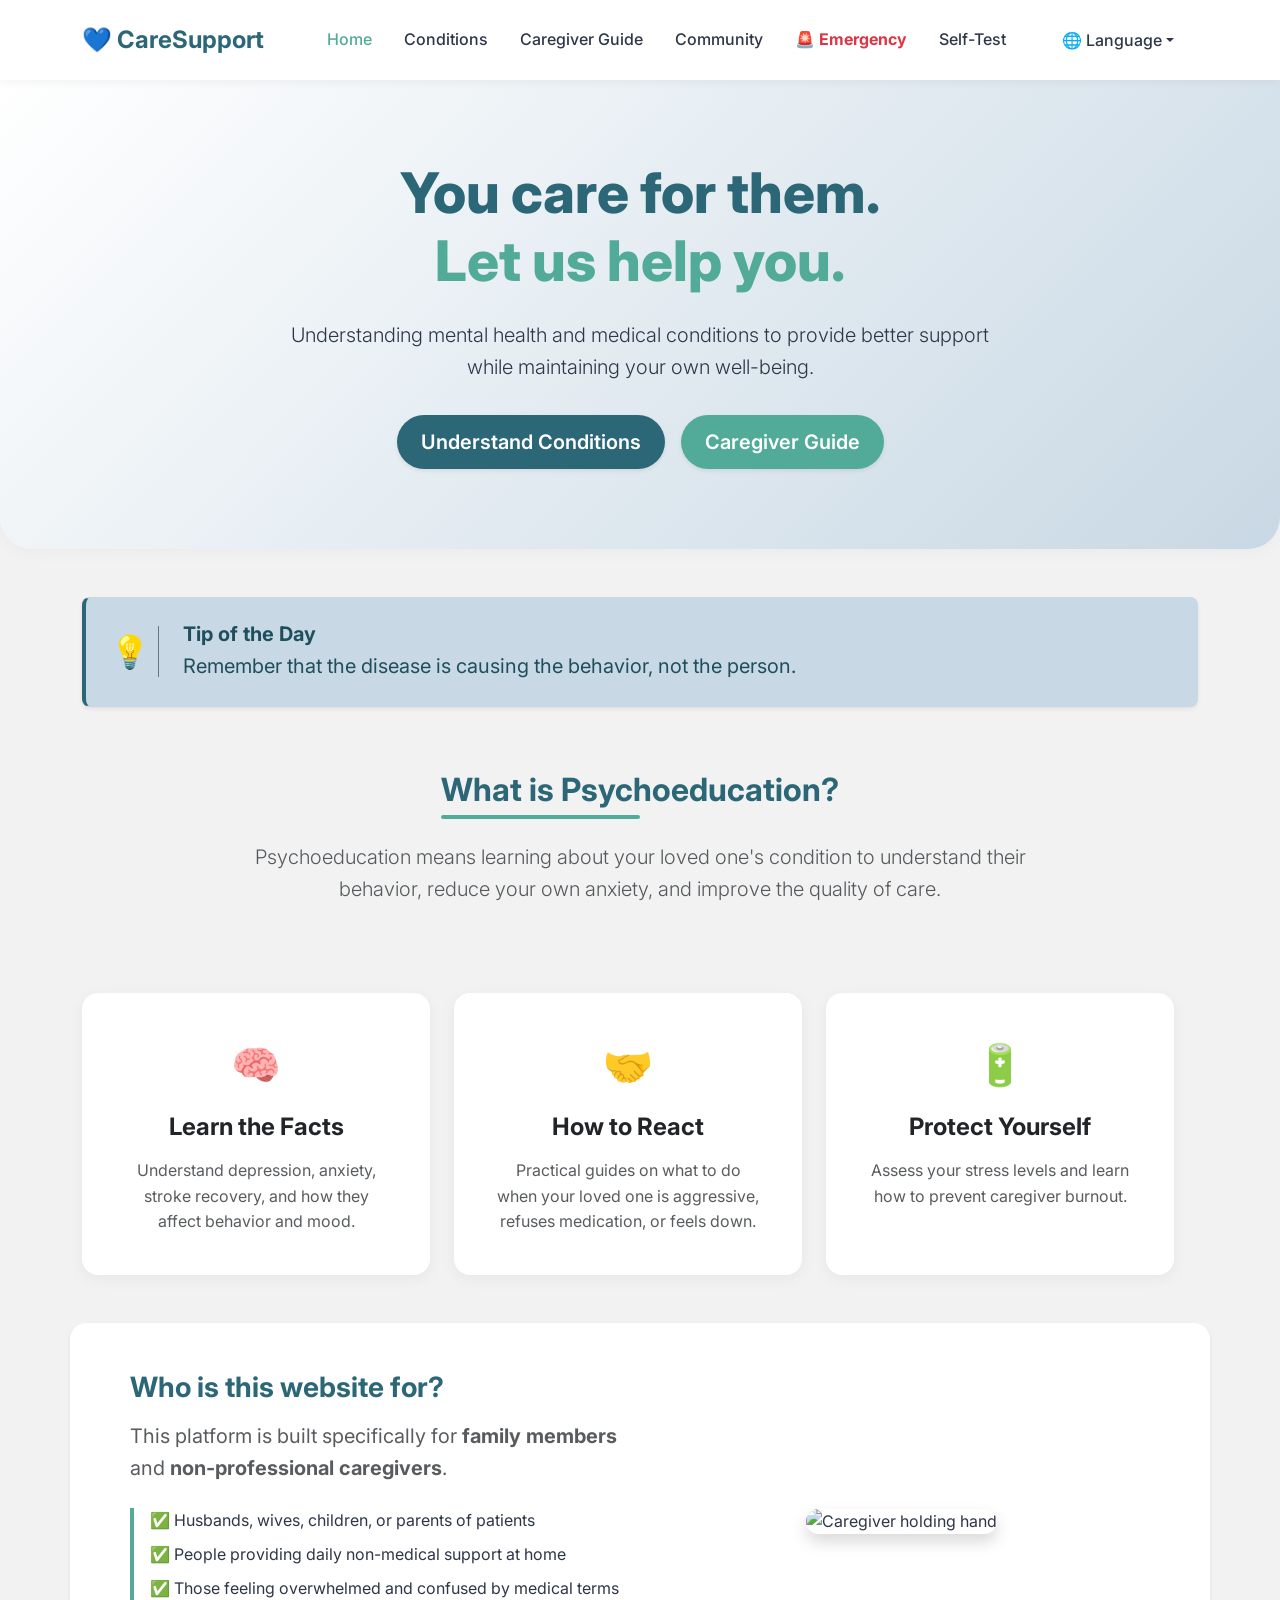
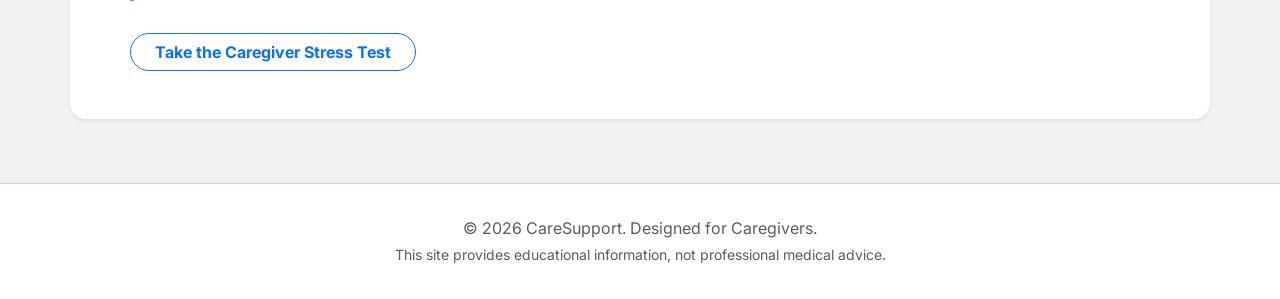
==== index.html @ 07b95d42 "Add files via upload" ====
<!DOCTYPE html>
<html lang="en">
<head>
  <meta charset="UTF-8">
  <meta name="viewport" content="width=device-width, initial-scale=1.0">
  <title>CareSupport - Psychoeducation for Caregivers</title>
  <!-- Bootstrap CSS -->
  <link href="https://cdn.jsdelivr.net/npm/bootstrap@5.3.0/dist/css/bootstrap.min.css" rel="stylesheet">
  <!-- Google Fonts -->
  <link href="https://fonts.googleapis.com/css2?family=Inter:wght@300;400;500;600;700;800&display=swap" rel="stylesheet">
  <!-- Custom CSS -->
  <link rel="stylesheet" href="style.css">
</head>
<body>

  <!-- Navbar -->
  <nav class="navbar navbar-expand-lg sticky-top">
    <div class="container">
      <a class="navbar-brand" href="index.html">
        <span class="fs-4">💙 CareSupport</span>
      </a>
      <button class="navbar-toggler" type="button" data-bs-toggle="collapse" data-bs-target="#navbarNav">
        <span class="navbar-toggler-icon"></span>
      </button>

      <div class="collapse navbar-collapse justify-content-end" id="navbarNav">
        <ul class="navbar-nav align-items-center">
          <li class="nav-item"><a class="nav-link active" href="index.html" data-i18n="nav_home">Home</a></li>
          <li class="nav-item"><a class="nav-link" href="conditions.html" data-i18n="nav_conditions">Conditions</a></li>
          <li class="nav-item"><a class="nav-link" href="guide.html" data-i18n="nav_guide">Caregiver Guide</a></li>
          <li class="nav-item"><a class="nav-link" href="community.html" data-i18n="nav_community">Community</a></li>
          <li class="nav-item"><a class="nav-link text-danger fw-bold" href="emergency.html" data-i18n="nav_emergency">🚨 Emergency</a></li>
          <li class="nav-item"><a class="nav-link" href="self-test.html" data-i18n="nav_test">Self-Test</a></li>
          <li class="nav-item dropdown ms-lg-3 mt-2 mt-lg-0">
            <a class="nav-link dropdown-toggle btn btn-outline-secondary btn-sm px-3" href="#" role="button" data-bs-toggle="dropdown" data-i18n="nav_language">
              🌐 Language
            </a>
            <ul class="dropdown-menu dropdown-menu-end shadow-sm border-0">
              <li><a class="dropdown-item lang-switch" href="#" data-lang="en">English</a></li>
              <li><a class="dropdown-item lang-switch" href="#" data-lang="fr">Français</a></li>
              <li><a class="dropdown-item lang-switch" href="#" data-lang="ar">العربية</a></li>
            </ul>
          </li>
        </ul>
      </div>
    </div>
  </nav>

  <!-- Hero Section -->
  <header class="hero-section text-center">
    <div class="container">
      <div class="row justify-content-center">
        <div class="col-lg-8">
          <h1 class="hero-title display-4" data-i18n="hero_title">You care for them. <br><span style="color: var(--secondary-color)">Let us help you.</span></h1>
          <p class="hero-subtitle lead" data-i18n="hero_subtitle">Understanding mental health and medical conditions to provide better support while maintaining your own well-being.</p>
          <div class="d-flex justify-content-center gap-3 mt-4 flex-wrap">
            <a href="conditions.html" class="btn btn-primary-custom btn-lg shadow-sm" data-i18n="btn_understand">Understand Conditions</a>
            <a href="guide.html" class="btn btn-secondary-custom btn-lg shadow-sm" data-i18n="btn_guide">Caregiver Guide</a>
          </div>
        </div>
      </div>
    </div>
  </header>

  <!-- Main Content -->
  <main class="container mb-5">
    
    <!-- Tip of the Day Alert -->
    <div class="row mb-5">
      <div class="col-12">
        <div class="alert alert-tip shadow-sm d-flex align-items-center p-4" role="alert">
          <div class="fs-2 me-4 pe-2 border-end border-secondary">💡</div>
          <div>
            <h5 class="alert-heading fw-bold mb-1" data-i18n="tip_title">Tip of the Day</h5>
            <p class="mb-0 fs-5" id="daily-tip">Loading your daily tip...</p>
          </div>
        </div>
      </div>
    </div>

    <!-- Features Overview -->
    <div class="row mb-5 text-center">
      <div class="col-12 mb-4">
        <h2 class="section-title" data-i18n="what_is_title">What is Psychoeducation?</h2>
        <p class="lead w-75 mx-auto text-muted" data-i18n="what_is_desc">Psychoeducation means learning about your loved one's condition to understand their behavior, reduce your own anxiety, and improve the quality of care.</p>
      </div>

      <div class="row g-4 justify-content-center">
        <!-- Feature 1 -->
        <div class="col-md-4">
          <div class="card custom-card p-4">
            <div class="card-body">
              <div class="card-icon">🧠</div>
              <h4 class="card-title fw-bold text-primary-custom mb-3" data-i18n="feat1_title">Learn the Facts</h4>
              <p class="card-text text-muted" data-i18n="feat1_desc">Understand depression, anxiety, stroke recovery, and how they affect behavior and mood.</p>
            </div>
          </div>
        </div>

        <!-- Feature 2 -->
        <div class="col-md-4">
          <div class="card custom-card p-4">
            <div class="card-body">
              <div class="card-icon">🤝</div>
              <h4 class="card-title fw-bold text-primary-custom mb-3" data-i18n="feat2_title">How to React</h4>
              <p class="card-text text-muted" data-i18n="feat2_desc">Practical guides on what to do when your loved one is aggressive, refuses medication, or feels down.</p>
            </div>
          </div>
        </div>

        <!-- Feature 3 -->
        <div class="col-md-4">
          <div class="card custom-card p-4">
            <div class="card-body">
              <div class="card-icon">🔋</div>
              <h4 class="card-title fw-bold text-primary-custom mb-3" data-i18n="feat3_title">Protect Yourself</h4>
              <p class="card-text text-muted" data-i18n="feat3_desc">Assess your stress levels and learn how to prevent caregiver burnout.</p>
            </div>
          </div>
        </div>
      </div>
    </div>

    <!-- Who is this for -->
    <div class="row bg-white rounded-4 shadow-sm p-5 my-5 align-items-center">
      <div class="col-lg-6 mb-4 mb-lg-0">
        <h3 class="fw-bold" style="color: var(--primary-color)" data-i18n="who_title">Who is this website for?</h3>
        <p class="text-muted mt-3 fs-5" data-i18n="who_desc">This platform is built specifically for <strong>family members</strong> and <strong>non-professional caregivers</strong>.</p>
        <ul class="list-unstyled mt-4 border-start border-4 border-primary ps-3" style="border-color: var(--secondary-color) !important;">
          <li class="mb-2" data-i18n="who_li1">✅ Husbands, wives, children, or parents of patients</li>
          <li class="mb-2" data-i18n="who_li2">✅ People providing daily non-medical support at home</li>
          <li class="mb-2" data-i18n="who_li3">✅ Those feeling overwhelmed and confused by medical terms</li>
        </ul>
        <a href="self-test.html" class="btn btn-outline-primary rounded-pill mt-3 px-4 fw-bold" data-i18n="btn_test">Take the Caregiver Stress Test</a>
      </div>
      <div class="col-lg-6 text-center">
         <img src="https://images.unsplash.com/photo-1576765608535-5f04d1e3f289?auto=format&fit=crop&q=80&w=800" alt="Caregiver holding hand" class="img-fluid rounded-4 shadow" style="max-height: 350px; object-fit: cover;">
      </div>
    </div>

  </main>

  <!-- Footer -->
  <footer class="text-center">
    <div class="container">
      <p class="text-muted mb-0" data-i18n="footer">© 2026 CareSupport. Designed for Caregivers. <br><small>This site provides educational information, not professional medical advice.</small></p>
    </div>
  </footer>

  <!-- Bootstrap JS -->
  <script src="https://cdn.jsdelivr.net/npm/bootstrap@5.3.0/dist/js/bootstrap.bundle.min.js"></script>
  <!-- Custom JS -->
  <script src="translations.js"></script>
  <script src="script.js"></script>
</body>
</html>
---- style.css ----
:root {
  --primary-color: #2b6777; /* Deep calm blue-green */
  --secondary-color: #52ab98; /* Soft green */
  --accent-color: #c8d8e4; /* Soft blue */
  --bg-color: #f2f2f2; /* Off-white comfortable background */
  --text-color: #2d3748; /* Dark grey for readability */
  --white: #ffffff;
  --danger: #e53e3e; /* Softer red for emergency */
}

body {
  font-family: 'Inter', 'Roboto', sans-serif;
  background-color: var(--bg-color);
  color: var(--text-color);
  line-height: 1.6;
}

/* Navbar */
.navbar {
  background-color: var(--white);
  box-shadow: 0 2px 10px rgba(0,0,0,0.05);
  padding: 1rem 2rem;
}

.navbar-brand {
  color: var(--primary-color) !important;
  font-weight: 700;
  font-size: 1.5rem;
}

.nav-link {
  color: var(--text-color);
  font-weight: 500;
  margin: 0 0.5rem;
  transition: color 0.3s ease;
}

.nav-link:hover, .nav-link.active {
  color: var(--secondary-color) !important;
}

/* Hero Section */
.hero-section {
  background: linear-gradient(135deg, var(--white) 0%, var(--accent-color) 100%);
  padding: 5rem 0;
  border-radius: 0 0 2rem 2rem;
  margin-bottom: 3rem;
  box-shadow: 0 4px 15px rgba(0,0,0,0.03);
}

.hero-title {
  color: var(--primary-color);
  font-weight: 800;
  margin-bottom: 1.5rem;
}

.hero-subtitle {
  color: var(--text-color);
  font-size: 1.25rem;
  margin-bottom: 2rem;
}

/* Cards */
.custom-card {
  background: var(--white);
  border: none;
  border-radius: 1rem;
  box-shadow: 0 4px 15px rgba(0,0,0,0.05);
  transition: transform 0.3s ease, box-shadow 0.3s ease;
  height: 100%;
}

.custom-card:hover {
  transform: translateY(-5px);
  box-shadow: 0 8px 25px rgba(0,0,0,0.1);
}

.card-icon {
  font-size: 2.5rem;
  color: var(--secondary-color);
  margin-bottom: 1rem;
}

/* Buttons */
.btn-primary-custom {
  background-color: var(--primary-color);
  color: var(--white);
  border: none;
  border-radius: 2rem;
  padding: 0.75rem 1.5rem;
  font-weight: 600;
  transition: background-color 0.3s ease, transform 0.2s ease;
}

.btn-primary-custom:hover {
  background-color: #1f4f5c;
  color: var(--white);
  transform: translateY(-2px);
}

.btn-secondary-custom {
  background-color: var(--secondary-color);
  color: var(--white);
  border: none;
  border-radius: 2rem;
  padding: 0.75rem 1.5rem;
  font-weight: 600;
  transition: background-color 0.3s ease, transform 0.2s ease;
}

.btn-secondary-custom:hover {
  background-color: #3e8a79;
  color: var(--white);
  transform: translateY(-2px);
}

/* Alerts & Notices */
.alert-tip {
  background-color: var(--accent-color);
  border-left: 4px solid var(--primary-color);
  border-radius: 0.5rem;
  color: #1f4f5c;
}

/* Emergency Alerts */
.alert-emergency {
  background-color: #fff5f5;
  border-left: 4px solid var(--danger);
  border-radius: 0.5rem;
  color: var(--danger);
}

/* Sections */
.section-title {
  color: var(--primary-color);
  font-weight: 700;
  margin-bottom: 2rem;
  position: relative;
  display: inline-block;
}

.section-title::after {
  content: '';
  position: absolute;
  width: 50%;
  height: 4px;
  background-color: var(--secondary-color);
  bottom: -10px;
  left: 0;
  border-radius: 2px;
}

/* Interactive elements */
.interactive-box {
  cursor: pointer;
  background: #fff;
  border: 2px solid var(--accent-color);
  border-radius: 1rem;
  padding: 1.5rem;
  transition: all 0.3s ease;
}

.interactive-box:hover {
  border-color: var(--secondary-color);
  background-color: #f8fdfa;
}

.hidden-advice {
  display: none;
  margin-top: 1rem;
  padding-top: 1rem;
  border-top: 1px dashed var(--accent-color);
  color: var(--primary-color);
  font-weight: 500;
}

/* Footer */
footer {
  background-color: var(--white);
  padding: 2rem 0;
  margin-top: 4rem;
  border-top: 1px solid var(--accent-color);
}

/* --- Facebook Style Reactions --- */
.reaction-container { position: relative; display: inline-block; margin-right: 15px; }
.reaction-bar {
  display: flex;
  position: absolute;
  bottom: 100%;
  left: 0;
  background: white;
  border-radius: 30px;
  box-shadow: 0 4px 12px rgba(0,0,0,0.15);
  padding: 5px 10px;
  white-space: nowrap;
  z-index: 10;
  margin-bottom: 5px;
  opacity: 0;
  visibility: hidden;
  transition: all 0.2s ease;
  transform: translateY(10px);
}
.reaction-container:hover .reaction-bar { 
  opacity: 1; 
  visibility: visible; 
  transform: translateY(0);
}
.reaction-btn { 
  cursor: pointer; 
  font-size: 1.5rem; 
  transition: transform 0.2s; 
  user-select: none; 
  margin: 0 3px;
}
.reaction-btn:hover { transform: scale(1.3) translateY(-5px); }
.reaction-summary { 
  cursor: pointer; 
  color: #6c757d; 
  font-size: 0.95rem; 
  display: inline-flex; 
  align-items: center; 
  gap: 5px; 
  padding: 5px 10px;
  border-radius: 20px;
  transition: background 0.2s;
}
.reaction-summary:hover { background-color: rgba(0,0,0,0.05); }
.view-full-post { cursor: pointer; transition: opacity 0.2s; }
.view-full-post:hover { opacity: 0.8; }
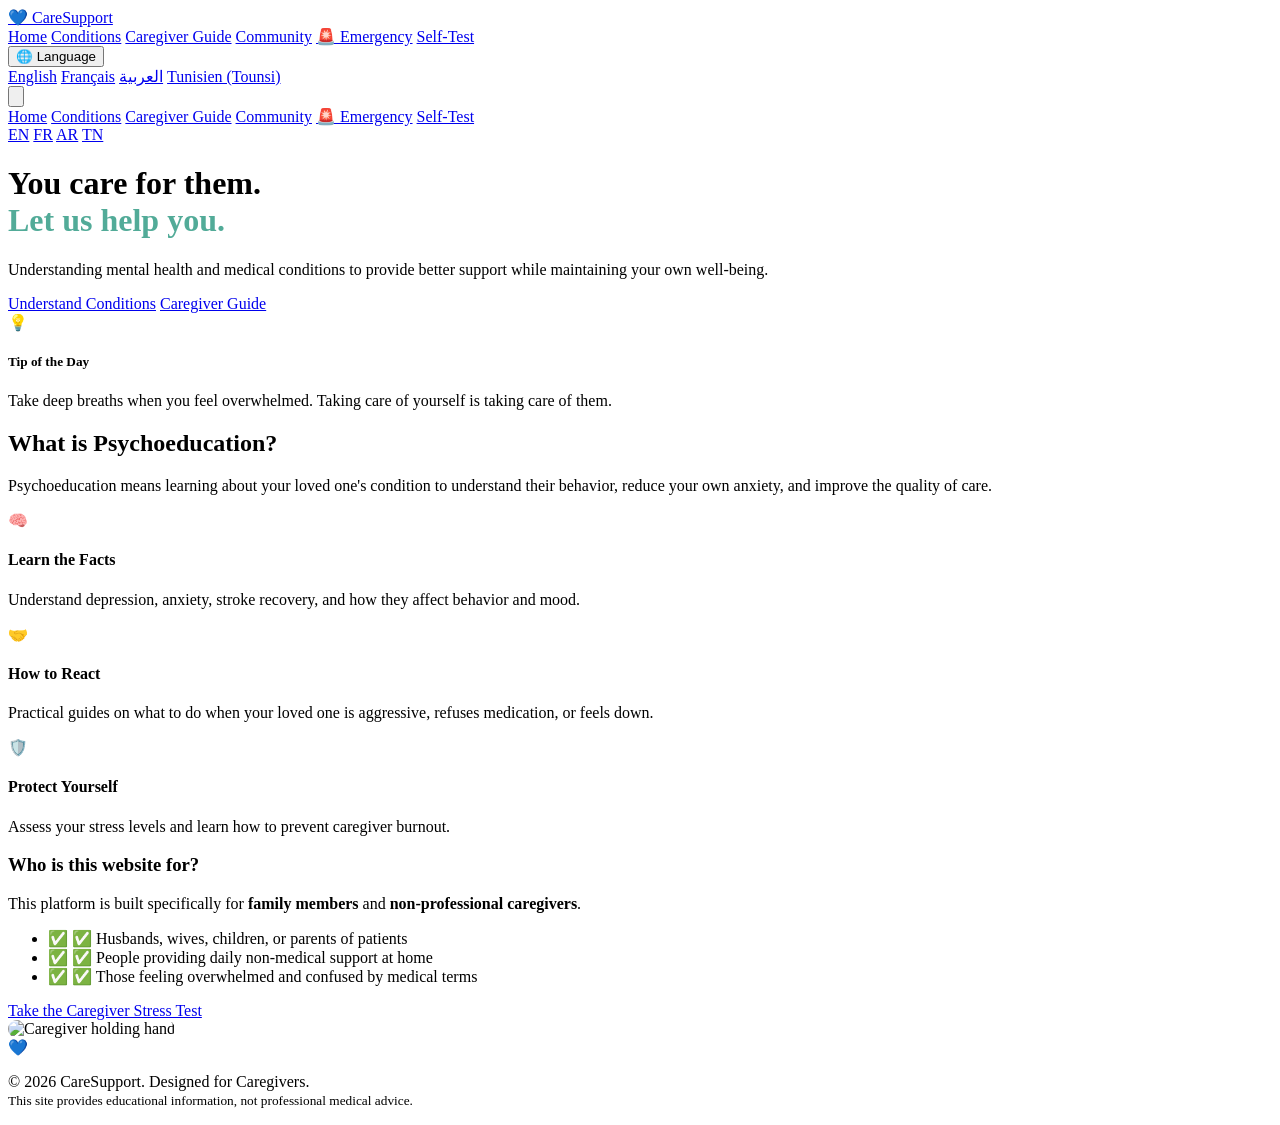
==== commit e1656f92: "overall enhancements" ====
--- a/index.html
+++ b/index.html
@@ -1,156 +1,169 @@
-<!DOCTYPE html>
-<html lang="en">
-<head>
-  <meta charset="UTF-8">
-  <meta name="viewport" content="width=device-width, initial-scale=1.0">
-  <title>CareSupport - Psychoeducation for Caregivers</title>
-  <!-- Bootstrap CSS -->
-  <link href="https://cdn.jsdelivr.net/npm/bootstrap@5.3.0/dist/css/bootstrap.min.css" rel="stylesheet">
-  <!-- Google Fonts -->
-  <link href="https://fonts.googleapis.com/css2?family=Inter:wght@300;400;500;600;700;800&display=swap" rel="stylesheet">
-  <!-- Custom CSS -->
-  <link rel="stylesheet" href="style.css">
-</head>
-<body>
-
-  <!-- Navbar -->
-  <nav class="navbar navbar-expand-lg sticky-top">
-    <div class="container">
-      <a class="navbar-brand" href="index.html">
-        <span class="fs-4">💙 CareSupport</span>
-      </a>
-      <button class="navbar-toggler" type="button" data-bs-toggle="collapse" data-bs-target="#navbarNav">
-        <span class="navbar-toggler-icon"></span>
-      </button>
-
-      <div class="collapse navbar-collapse justify-content-end" id="navbarNav">
-        <ul class="navbar-nav align-items-center">
-          <li class="nav-item"><a class="nav-link active" href="index.html" data-i18n="nav_home">Home</a></li>
-          <li class="nav-item"><a class="nav-link" href="conditions.html" data-i18n="nav_conditions">Conditions</a></li>
-          <li class="nav-item"><a class="nav-link" href="guide.html" data-i18n="nav_guide">Caregiver Guide</a></li>
-          <li class="nav-item"><a class="nav-link" href="community.html" data-i18n="nav_community">Community</a></li>
-          <li class="nav-item"><a class="nav-link text-danger fw-bold" href="emergency.html" data-i18n="nav_emergency">🚨 Emergency</a></li>
-          <li class="nav-item"><a class="nav-link" href="self-test.html" data-i18n="nav_test">Self-Test</a></li>
-          <li class="nav-item dropdown ms-lg-3 mt-2 mt-lg-0">
-            <a class="nav-link dropdown-toggle btn btn-outline-secondary btn-sm px-3" href="#" role="button" data-bs-toggle="dropdown" data-i18n="nav_language">
-              🌐 Language
-            </a>
-            <ul class="dropdown-menu dropdown-menu-end shadow-sm border-0">
-              <li><a class="dropdown-item lang-switch" href="#" data-lang="en">English</a></li>
-              <li><a class="dropdown-item lang-switch" href="#" data-lang="fr">Français</a></li>
-              <li><a class="dropdown-item lang-switch" href="#" data-lang="ar">العربية</a></li>
-            </ul>
-          </li>
-        </ul>
-      </div>
-    </div>
-  </nav>
-
-  <!-- Hero Section -->
-  <header class="hero-section text-center">
-    <div class="container">
-      <div class="row justify-content-center">
-        <div class="col-lg-8">
-          <h1 class="hero-title display-4" data-i18n="hero_title">You care for them. <br><span style="color: var(--secondary-color)">Let us help you.</span></h1>
-          <p class="hero-subtitle lead" data-i18n="hero_subtitle">Understanding mental health and medical conditions to provide better support while maintaining your own well-being.</p>
-          <div class="d-flex justify-content-center gap-3 mt-4 flex-wrap">
-            <a href="conditions.html" class="btn btn-primary-custom btn-lg shadow-sm" data-i18n="btn_understand">Understand Conditions</a>
-            <a href="guide.html" class="btn btn-secondary-custom btn-lg shadow-sm" data-i18n="btn_guide">Caregiver Guide</a>
-          </div>
-        </div>
-      </div>
-    </div>
-  </header>
-
-  <!-- Main Content -->
-  <main class="container mb-5">
-    
-    <!-- Tip of the Day Alert -->
-    <div class="row mb-5">
-      <div class="col-12">
-        <div class="alert alert-tip shadow-sm d-flex align-items-center p-4" role="alert">
-          <div class="fs-2 me-4 pe-2 border-end border-secondary">💡</div>
-          <div>
-            <h5 class="alert-heading fw-bold mb-1" data-i18n="tip_title">Tip of the Day</h5>
-            <p class="mb-0 fs-5" id="daily-tip">Loading your daily tip...</p>
-          </div>
-        </div>
-      </div>
-    </div>
-
-    <!-- Features Overview -->
-    <div class="row mb-5 text-center">
-      <div class="col-12 mb-4">
-        <h2 class="section-title" data-i18n="what_is_title">What is Psychoeducation?</h2>
-        <p class="lead w-75 mx-auto text-muted" data-i18n="what_is_desc">Psychoeducation means learning about your loved one's condition to understand their behavior, reduce your own anxiety, and improve the quality of care.</p>
-      </div>
-
-      <div class="row g-4 justify-content-center">
-        <!-- Feature 1 -->
-        <div class="col-md-4">
-          <div class="card custom-card p-4">
-            <div class="card-body">
-              <div class="card-icon">🧠</div>
-              <h4 class="card-title fw-bold text-primary-custom mb-3" data-i18n="feat1_title">Learn the Facts</h4>
-              <p class="card-text text-muted" data-i18n="feat1_desc">Understand depression, anxiety, stroke recovery, and how they affect behavior and mood.</p>
-            </div>
-          </div>
-        </div>
-
-        <!-- Feature 2 -->
-        <div class="col-md-4">
-          <div class="card custom-card p-4">
-            <div class="card-body">
-              <div class="card-icon">🤝</div>
-              <h4 class="card-title fw-bold text-primary-custom mb-3" data-i18n="feat2_title">How to React</h4>
-              <p class="card-text text-muted" data-i18n="feat2_desc">Practical guides on what to do when your loved one is aggressive, refuses medication, or feels down.</p>
-            </div>
-          </div>
-        </div>
-
-        <!-- Feature 3 -->
-        <div class="col-md-4">
-          <div class="card custom-card p-4">
-            <div class="card-body">
-              <div class="card-icon">🔋</div>
-              <h4 class="card-title fw-bold text-primary-custom mb-3" data-i18n="feat3_title">Protect Yourself</h4>
-              <p class="card-text text-muted" data-i18n="feat3_desc">Assess your stress levels and learn how to prevent caregiver burnout.</p>
-            </div>
-          </div>
-        </div>
-      </div>
-    </div>
-
-    <!-- Who is this for -->
-    <div class="row bg-white rounded-4 shadow-sm p-5 my-5 align-items-center">
-      <div class="col-lg-6 mb-4 mb-lg-0">
-        <h3 class="fw-bold" style="color: var(--primary-color)" data-i18n="who_title">Who is this website for?</h3>
-        <p class="text-muted mt-3 fs-5" data-i18n="who_desc">This platform is built specifically for <strong>family members</strong> and <strong>non-professional caregivers</strong>.</p>
-        <ul class="list-unstyled mt-4 border-start border-4 border-primary ps-3" style="border-color: var(--secondary-color) !important;">
-          <li class="mb-2" data-i18n="who_li1">✅ Husbands, wives, children, or parents of patients</li>
-          <li class="mb-2" data-i18n="who_li2">✅ People providing daily non-medical support at home</li>
-          <li class="mb-2" data-i18n="who_li3">✅ Those feeling overwhelmed and confused by medical terms</li>
-        </ul>
-        <a href="self-test.html" class="btn btn-outline-primary rounded-pill mt-3 px-4 fw-bold" data-i18n="btn_test">Take the Caregiver Stress Test</a>
-      </div>
-      <div class="col-lg-6 text-center">
-         <img src="https://images.unsplash.com/photo-1576765608535-5f04d1e3f289?auto=format&fit=crop&q=80&w=800" alt="Caregiver holding hand" class="img-fluid rounded-4 shadow" style="max-height: 350px; object-fit: cover;">
-      </div>
-    </div>
-
-  </main>
-
-  <!-- Footer -->
-  <footer class="text-center">
-    <div class="container">
-      <p class="text-muted mb-0" data-i18n="footer">© 2026 CareSupport. Designed for Caregivers. <br><small>This site provides educational information, not professional medical advice.</small></p>
-    </div>
-  </footer>
-
-  <!-- Bootstrap JS -->
-  <script src="https://cdn.jsdelivr.net/npm/bootstrap@5.3.0/dist/js/bootstrap.bundle.min.js"></script>
-  <!-- Custom JS -->
-  <script src="translations.js"></script>
-  <script src="script.js"></script>
-</body>
-</html>
+<!DOCTYPE html>
+<html lang="en">
+
+<head>
+  <meta charset="UTF-8">
+  <meta name="viewport" content="width=device-width, initial-scale=1.0">
+  <title>CareSupport - Psychoeducation for Caregivers</title>
+  <!-- Google Fonts -->
+  <link href="https://fonts.googleapis.com/css2?family=Inter:wght@300;400;500;600;700;800&display=swap"
+    rel="stylesheet">
+  <!-- Tailwind CSS Play CDN -->
+  <script src="https://cdn.tailwindcss.com"></script>
+  <script>
+    tailwind.config = {
+      theme: {
+        extend: {
+          colors: {
+            primary: '#2b6777',
+            secondary: '#52ab98',
+            accent: '#c8d8e4',
+            danger: '#e53e3e',
+            bg: '#f2f2f2',
+            text: '#2d3748',
+          },
+          borderRadius: {
+            '4xl': '2rem',
+            '5xl': '3rem',
+          }
+        }
+      }
+    }
+  </script>
+  <!-- Custom CSS -->
+  <link rel="stylesheet" href="style.css">
+</head>
+
+<body class="bg-bg text-text font-['Inter'] antialiased">
+
+  <!-- Navbar Placeholder -->
+  <div id="navbar-placeholder"></div>
+
+  <!-- Hero Section -->
+  <header class="bg-gradient-to-br from-white to-accent py-20 md:py-32 rounded-b-5xl mb-12 shadow-sm text-center">
+    <div class="container mx-auto px-4">
+      <div class="max-w-4xl mx-auto">
+        <h1 class="text-4xl md:text-6xl font-extrabold text-primary leading-tight mb-6" data-i18n="hero_title">
+          You care for them. <br><span class="text-secondary">Let us help you.</span>
+        </h1>
+        <p class="text-xl text-gray-600 mb-10 max-w-2xl mx-auto leading-relaxed" data-i18n="hero_subtitle">
+          Understanding mental health and medical conditions to provide better support while maintaining your own well-being.
+        </p>
+        <div class="flex flex-wrap justify-center gap-4">
+          <a href="conditions.html" class="bg-primary text-white font-bold py-4 px-10 rounded-2xl shadow-xl shadow-primary/20 hover:bg-secondary hover:-translate-y-1 transition-all" data-i18n="btn_understand">
+            Understand Conditions
+          </a>
+          <a href="guide.html" class="bg-secondary text-white font-bold py-4 px-10 rounded-2xl shadow-xl shadow-secondary/20 hover:bg-primary hover:-translate-y-1 transition-all" data-i18n="btn_guide">
+            Caregiver Guide
+          </a>
+        </div>
+      </div>
+    </div>
+  </header>
+
+  <!-- Main Content -->
+  <main class="container mx-auto px-4 mb-24">
+
+    <!-- Tip of the Day -->
+    <div class="max-w-5xl mx-auto mb-16">
+      <div class="bg-white border-l-8 border-secondary rounded-3xl p-6 md:p-10 flex items-center shadow-xl shadow-gray-200/50">
+        <div class="text-5xl mr-8 hidden md:block">💡</div>
+        <div>
+          <h5 class="text-xl font-extrabold text-primary mb-2 uppercase tracking-wider" data-i18n="tip_title">Tip of the Day</h5>
+          <p class="text-xl text-gray-700 leading-relaxed" id="daily-tip">Loading your daily tip...</p>
+        </div>
+      </div>
+    </div>
+
+    <!-- Features Overview -->
+    <div class="text-center mb-16">
+      <h2 class="text-3xl md:text-4xl font-extrabold text-primary mb-6 relative inline-block after:content-[''] after:absolute after:-bottom-4 after:left-1/4 after:w-1/2 after:h-1.5 after:bg-secondary after:rounded-full" data-i18n="what_is_title">
+        What is Psychoeducation?
+      </h2>
+      <p class="text-xl text-gray-500 max-w-3xl mx-auto mt-10 leading-relaxed" data-i18n="what_is_desc">
+        Psychoeducation means learning about your loved one's condition to understand their behavior, reduce your own anxiety, and improve the quality of care.
+      </p>
+    </div>
+
+    <div class="grid grid-cols-1 md:grid-cols-3 gap-8 mb-24">
+      <!-- Feature 1 -->
+      <div class="bg-white rounded-4xl p-10 shadow-xl shadow-gray-200/40 hover:-translate-y-3 transition-all duration-300 border border-transparent hover:border-accent/30 group">
+        <div class="text-6xl mb-8 group-hover:scale-110 transition-transform duration-300">🧠</div>
+        <h4 class="text-2xl font-bold text-primary mb-4" data-i18n="feat1_title">Learn the Facts</h4>
+        <p class="text-gray-500 leading-relaxed text-lg" data-i18n="feat1_desc">
+          Understand depression, anxiety, stroke recovery, and how they affect behavior and mood.
+        </p>
+      </div>
+
+      <!-- Feature 2 -->
+      <div class="bg-white rounded-4xl p-10 shadow-xl shadow-gray-200/40 hover:-translate-y-3 transition-all duration-300 border border-transparent hover:border-accent/30 group">
+        <div class="text-6xl mb-8 group-hover:scale-110 transition-transform duration-300">🤝</div>
+        <h4 class="text-2xl font-bold text-primary mb-4" data-i18n="feat2_title">How to React</h4>
+        <p class="text-gray-500 leading-relaxed text-lg" data-i18n="feat2_desc">
+          Practical guides on what to do when your loved one is aggressive, refuses medication, or feels down.
+        </p>
+      </div>
+
+      <!-- Feature 3 -->
+      <div class="bg-white rounded-4xl p-10 shadow-xl shadow-gray-200/40 hover:-translate-y-3 transition-all duration-300 border border-transparent hover:border-accent/30 group">
+        <div class="text-6xl mb-8 group-hover:scale-110 transition-transform duration-300">🛡️</div>
+        <h4 class="text-2xl font-bold text-primary mb-4" data-i18n="feat3_title">Protect Yourself</h4>
+        <p class="text-gray-500 leading-relaxed text-lg" data-i18n="feat3_desc">
+          Assess your stress levels and learn how to prevent caregiver burnout.
+        </p>
+      </div>
+    </div>
+
+    <!-- Who is this for Section -->
+    <div class="bg-white rounded-5xl shadow-2xl shadow-gray-300/30 p-8 md:p-20 flex flex-col lg:flex-row items-center gap-16 overflow-hidden border border-gray-100">
+      <div class="lg:w-1/2">
+        <h3 class="text-4xl font-extrabold text-primary mb-8" data-i18n="who_title">Who is this website for?</h3>
+        <p class="text-xl text-gray-500 leading-relaxed mb-10" data-i18n="who_desc">
+          This platform is built specifically for <strong class="text-primary font-bold">family members</strong> and <strong class="text-primary font-bold">non-professional caregivers</strong>.
+        </p>
+        <ul class="space-y-6 mb-12 border-l-4 border-secondary pl-8">
+          <li class="text-xl text-gray-700 flex items-center gap-4">
+            <span class="bg-secondary/10 p-2 rounded-full text-secondary text-sm">✅</span>
+            <span data-i18n="who_li1">Husbands, wives, children, or parents of patients</span>
+          </li>
+          <li class="text-xl text-gray-700 flex items-center gap-4">
+            <span class="bg-secondary/10 p-2 rounded-full text-secondary text-sm">✅</span>
+            <span data-i18n="who_li2">People providing daily non-medical support at home</span>
+          </li>
+          <li class="text-xl text-gray-700 flex items-center gap-4">
+            <span class="bg-secondary/10 p-2 rounded-full text-secondary text-sm">✅</span>
+            <span data-i18n="who_li3">Those feeling overwhelmed and confused by medical terms</span>
+          </li>
+        </ul>
+        <a href="self-test.html" class="inline-block bg-white border-2 border-primary text-primary font-bold py-4 px-10 rounded-full hover:bg-primary hover:text-white transition-all shadow-lg hover:shadow-primary/20" data-i18n="btn_test">
+          Take the Caregiver Stress Test
+        </a>
+      </div>
+      <div class="lg:w-1/2 relative">
+        <div class="absolute -top-10 -right-10 w-40 h-40 bg-secondary/10 rounded-full blur-3xl"></div>
+        <div class="absolute -bottom-10 -left-10 w-40 h-40 bg-primary/10 rounded-full blur-3xl"></div>
+        <img src="https://images.unsplash.com/photo-1576765608535-5f04d1e3f289?auto=format&fit=crop&q=80&w=800"
+          alt="Caregiver holding hand" class="w-full h-[500px] object-cover rounded-4xl shadow-2xl relative z-10">
+      </div>
+    </div>
+
+  </main>
+
+  <!-- Footer -->
+  <footer class="bg-white border-t border-gray-100 py-16 text-center">
+    <div class="container mx-auto px-4">
+      <div class="text-3xl mb-6">💙</div>
+      <p class="text-gray-500 max-w-md mx-auto" data-i18n="footer">
+        © 2026 CareSupport. Designed for Caregivers. <br>
+        <span class="text-xs mt-4 block opacity-60 uppercase tracking-widest font-semibold">Educational Purpose Only • Not Medical Advice</span>
+      </p>
+    </div>
+  </footer>
+
+  <!-- Scripts -->
+  <script src="https://code.jquery.com/jquery-3.7.1.min.js"></script>
+  <script src="translations.js"></script>
+  <script src="script.js"></script>
+</body>
+
+</html>
--- a/style.css
+++ b/style.css
@@ -1,230 +1,129 @@
 :root {
-  --primary-color: #2b6777; /* Deep calm blue-green */
-  --secondary-color: #52ab98; /* Soft green */
-  --accent-color: #c8d8e4; /* Soft blue */
-  --bg-color: #f2f2f2; /* Off-white comfortable background */
-  --text-color: #2d3748; /* Dark grey for readability */
+  --primary-color: #2b6777;
+  --secondary-color: #52ab98;
+  --accent-color: #c8d8e4;
+  --bg-color: #f2f2f2;
+  --text-color: #2d3748;
   --white: #ffffff;
-  --danger: #e53e3e; /* Softer red for emergency */
+  --danger: #e53e3e;
 }
 
-body {
-  font-family: 'Inter', 'Roboto', sans-serif;
-  background-color: var(--bg-color);
-  color: var(--text-color);
-  line-height: 1.6;
+/* Custom Utilities that Tailwind doesn't handle natively for our specific design */
+
+.rounded-4xl { border-radius: 2rem; }
+.rounded-5xl { border-radius: 3rem; }
+
+/* Interactive Problem Solver in guide.html */
+.interactive-box .hidden-advice {
+  max-height: 0;
+  overflow: hidden;
+  transition: all 0.5s ease;
+  opacity: 0;
 }
 
-/* Navbar */
-.navbar {
-  background-color: var(--white);
-  box-shadow: 0 2px 10px rgba(0,0,0,0.05);
-  padding: 1rem 2rem;
+.interactive-box.active .hidden-advice {
+  max-height: 500px;
+  opacity: 1;
+  margin-top: 1.5rem;
+  padding-top: 1.5rem;
 }
 
-.navbar-brand {
-  color: var(--primary-color) !important;
-  font-weight: 700;
-  font-size: 1.5rem;
+/* Animations */
+@keyframes fadeIn {
+  from { opacity: 0; transform: translateY(10px); }
+  to { opacity: 1; transform: translateY(0); }
 }
 
-.nav-link {
-  color: var(--text-color);
-  font-weight: 500;
-  margin: 0 0.5rem;
-  transition: color 0.3s ease;
+.animate-fade-in {
+  animation: fadeIn 0.5s ease forwards;
 }
 
-.nav-link:hover, .nav-link.active {
-  color: var(--secondary-color) !important;
+/* RTL Support for Arabic */
+[dir="rtl"] {
+  text-align: right;
 }
 
-/* Hero Section */
-.hero-section {
-  background: linear-gradient(135deg, var(--white) 0%, var(--accent-color) 100%);
-  padding: 5rem 0;
-  border-radius: 0 0 2rem 2rem;
-  margin-bottom: 3rem;
-  box-shadow: 0 4px 15px rgba(0,0,0,0.03);
+[dir="rtl"] .border-l-4, 
+[dir="rtl"] .border-l-8 {
+  border-left-width: 0;
+  border-right-width: 4px;
+  padding-left: 0;
+  padding-right: 1.5rem;
 }
 
-.hero-title {
-  color: var(--primary-color);
-  font-weight: 800;
-  margin-bottom: 1.5rem;
+/* Hide scrollbars but allow scrolling */
+.no-scrollbar::-webkit-scrollbar {
+  display: none;
 }
-
-.hero-subtitle {
-  color: var(--text-color);
-  font-size: 1.25rem;
-  margin-bottom: 2rem;
+.no-scrollbar {
+  -ms-overflow-style: none;
+  scrollbar-width: none;
 }
-
-/* Cards */
-.custom-card {
-  background: var(--white);
-  border: none;
-  border-radius: 1rem;
-  box-shadow: 0 4px 15px rgba(0,0,0,0.05);
-  transition: transform 0.3s ease, box-shadow 0.3s ease;
+/* Custom Modals (Vanilla implementation) */
+.custom-modal-overlay {
+  position: fixed;
+  top: 0;
+  left: 0;
+  width: 100%;
   height: 100%;
-}
-
-.custom-card:hover {
-  transform: translateY(-5px);
-  box-shadow: 0 8px 25px rgba(0,0,0,0.1);
-}
-
-.card-icon {
-  font-size: 2.5rem;
-  color: var(--secondary-color);
-  margin-bottom: 1rem;
-}
-
-/* Buttons */
-.btn-primary-custom {
-  background-color: var(--primary-color);
-  color: var(--white);
-  border: none;
-  border-radius: 2rem;
-  padding: 0.75rem 1.5rem;
-  font-weight: 600;
-  transition: background-color 0.3s ease, transform 0.2s ease;
-}
-
-.btn-primary-custom:hover {
-  background-color: #1f4f5c;
-  color: var(--white);
-  transform: translateY(-2px);
-}
-
-.btn-secondary-custom {
-  background-color: var(--secondary-color);
-  color: var(--white);
-  border: none;
-  border-radius: 2rem;
-  padding: 0.75rem 1.5rem;
-  font-weight: 600;
-  transition: background-color 0.3s ease, transform 0.2s ease;
-}
-
-.btn-secondary-custom:hover {
-  background-color: #3e8a79;
-  color: var(--white);
-  transform: translateY(-2px);
-}
-
-/* Alerts & Notices */
-.alert-tip {
-  background-color: var(--accent-color);
-  border-left: 4px solid var(--primary-color);
-  border-radius: 0.5rem;
-  color: #1f4f5c;
-}
-
-/* Emergency Alerts */
-.alert-emergency {
-  background-color: #fff5f5;
-  border-left: 4px solid var(--danger);
-  border-radius: 0.5rem;
-  color: var(--danger);
-}
-
-/* Sections */
-.section-title {
-  color: var(--primary-color);
-  font-weight: 700;
-  margin-bottom: 2rem;
-  position: relative;
-  display: inline-block;
-}
-
-.section-title::after {
-  content: '';
-  position: absolute;
-  width: 50%;
-  height: 4px;
-  background-color: var(--secondary-color);
-  bottom: -10px;
-  left: 0;
-  border-radius: 2px;
-}
-
-/* Interactive elements */
-.interactive-box {
-  cursor: pointer;
-  background: #fff;
-  border: 2px solid var(--accent-color);
-  border-radius: 1rem;
-  padding: 1.5rem;
+  background: rgba(0, 0, 0, 0.5);
+  backdrop-filter: blur(4px);
+  display: flex;
+  align-items: center;
+  justify-content: center;
+  z-index: 9999;
+  opacity: 0;
+  visibility: hidden;
   transition: all 0.3s ease;
 }
 
-.interactive-box:hover {
-  border-color: var(--secondary-color);
-  background-color: #f8fdfa;
+.custom-modal-overlay.show {
+  opacity: 1;
+  visibility: visible;
 }
 
-.hidden-advice {
-  display: none;
-  margin-top: 1rem;
-  padding-top: 1rem;
-  border-top: 1px dashed var(--accent-color);
-  color: var(--primary-color);
-  font-weight: 500;
+.custom-modal-content {
+  background: white;
+  width: 90%;
+  max-width: 600px;
+  max-height: 95vh;
+  border-radius: 3rem;
+  box-shadow: 0 35px 60px -15px rgba(0, 0, 0, 0.3);
+  overflow: hidden;
+  transform: translateY(20px) scale(0.95);
+  transition: all 0.4s cubic-bezier(0.165, 0.84, 0.44, 1);
+  position: relative;
+  border: 1px solid rgba(255, 255, 255, 0.1);
 }
 
-/* Footer */
-footer {
-  background-color: var(--white);
-  padding: 2rem 0;
-  margin-top: 4rem;
-  border-top: 1px solid var(--accent-color);
+.custom-modal-overlay.show .custom-modal-content {
+  transform: translateY(0) scale(1);
 }
 
-/* --- Facebook Style Reactions --- */
-.reaction-container { position: relative; display: inline-block; margin-right: 15px; }
-.reaction-bar {
+.modal-open {
+  overflow: hidden;
+}
+
+.modal-close-btn {
+  position: absolute;
+  top: 1.5rem;
+  right: 1.5rem;
+  width: 2.5rem;
+  height: 2.5rem;
   display: flex;
-  position: absolute;
-  bottom: 100%;
-  left: 0;
-  background: white;
-  border-radius: 30px;
-  box-shadow: 0 4px 12px rgba(0,0,0,0.15);
-  padding: 5px 10px;
-  white-space: nowrap;
+  align-items: center;
+  justify-content: center;
+  border-radius: 50%;
+  background: #f7fafc;
+  color: #a0aec0;
+  transition: all 0.2s;
+  cursor: pointer;
+  border: none;
   z-index: 10;
-  margin-bottom: 5px;
-  opacity: 0;
-  visibility: hidden;
-  transition: all 0.2s ease;
-  transform: translateY(10px);
 }
-.reaction-container:hover .reaction-bar { 
-  opacity: 1; 
-  visibility: visible; 
-  transform: translateY(0);
+
+.modal-close-btn:hover {
+  background: #edf2f7;
+  color: #4a5568;
+  transform: rotate(90deg);
 }
-.reaction-btn { 
-  cursor: pointer; 
-  font-size: 1.5rem; 
-  transition: transform 0.2s; 
-  user-select: none; 
-  margin: 0 3px;
-}
-.reaction-btn:hover { transform: scale(1.3) translateY(-5px); }
-.reaction-summary { 
-  cursor: pointer; 
-  color: #6c757d; 
-  font-size: 0.95rem; 
-  display: inline-flex; 
-  align-items: center; 
-  gap: 5px; 
-  padding: 5px 10px;
-  border-radius: 20px;
-  transition: background 0.2s;
-}
-.reaction-summary:hover { background-color: rgba(0,0,0,0.05); }
-.view-full-post { cursor: pointer; transition: opacity 0.2s; }
-.view-full-post:hover { opacity: 0.8; }
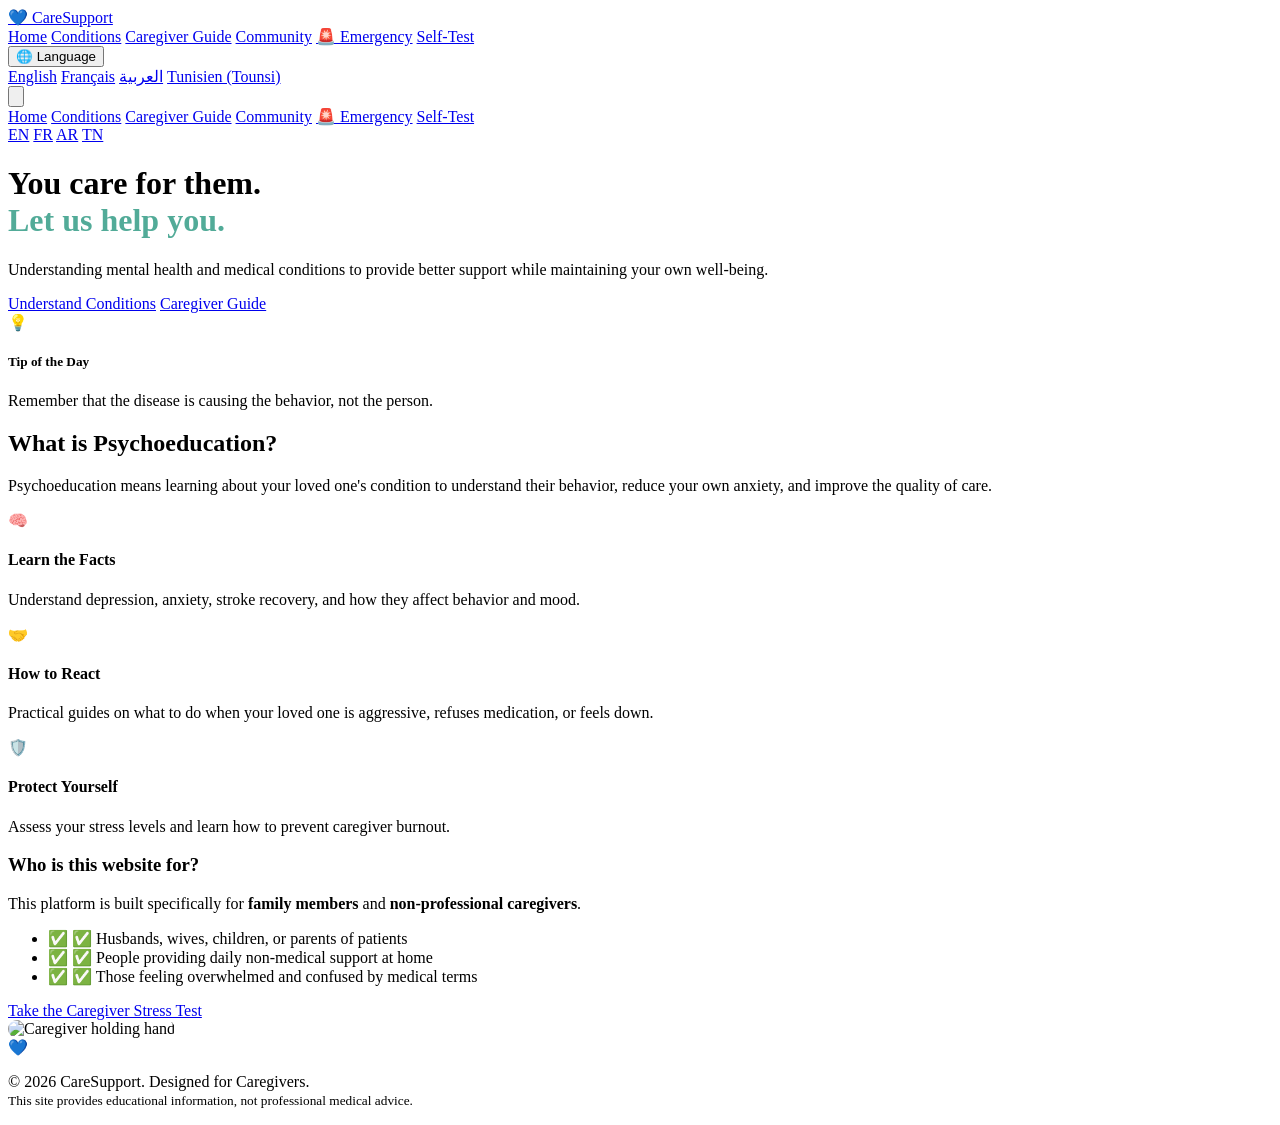
==== commit 6c2dce51: "test translations" ====
--- a/index.html
+++ b/index.html
@@ -5,6 +5,27 @@
   <meta charset="UTF-8">
   <meta name="viewport" content="width=device-width, initial-scale=1.0">
   <title>CareSupport - Psychoeducation for Caregivers</title>
+  <meta name="description" content="Empowering family caregivers with the knowledge and tools to support loved ones with mental health and medical conditions.">
+  <meta name="keywords" content="caregiver, psychoeducation, mental health, stroke recovery, depression, anxiety, support">
+  <meta name="author" content="CareSupport">
+
+  <!-- Open Graph / Facebook -->
+  <meta property="og:type" content="website">
+  <meta property="og:url" content="https://deathstroketn.github.io/">
+  <meta property="og:title" content="CareSupport - Psychoeducation for Caregivers">
+  <meta property="og:description" content="Empowering family caregivers with the knowledge and tools to support loved ones with mental health and medical conditions.">
+  <meta property="og:image" content="https://deathstroketn.github.io/img/caregiver-support-042722-FBLI.jpg">
+
+  <!-- Twitter -->
+  <meta property="twitter:card" content="summary_large_image">
+  <meta property="twitter:url" content="https://deathstroketn.github.io/">
+  <meta property="twitter:title" content="CareSupport - Psychoeducation for Caregivers">
+  <meta property="twitter:description" content="Empowering family caregivers with the knowledge and tools to support loved ones with mental health and medical conditions.">
+  <meta property="twitter:image" content="https://deathstroketn.github.io/img/caregiver-support-042722-FBLI.jpg">
+
+  <!-- Favicon -->
+  <link rel="icon" href="data:image/svg+xml,<svg xmlns=%22http://www.w3.org/2000/svg%22 viewBox=%220 0 100 100%22><text y=%22.9em%22 font-size=%2290%22>💙</text></svg>">
+
   <!-- Google Fonts -->
   <link href="https://fonts.googleapis.com/css2?family=Inter:wght@300;400;500;600;700;800&display=swap"
     rel="stylesheet">
@@ -31,7 +52,7 @@
     }
   </script>
   <!-- Custom CSS -->
-  <link rel="stylesheet" href="style.css">
+  <link rel="stylesheet" href="/style.css">
 </head>
 
 <body class="bg-bg text-text font-['Inter'] antialiased">
@@ -162,8 +183,8 @@
 
   <!-- Scripts -->
   <script src="https://code.jquery.com/jquery-3.7.1.min.js"></script>
-  <script src="translations.js"></script>
-  <script src="script.js"></script>
+  <script src="/translations.js"></script>
+  <script src="/script.js"></script>
 </body>
 
 </html>
